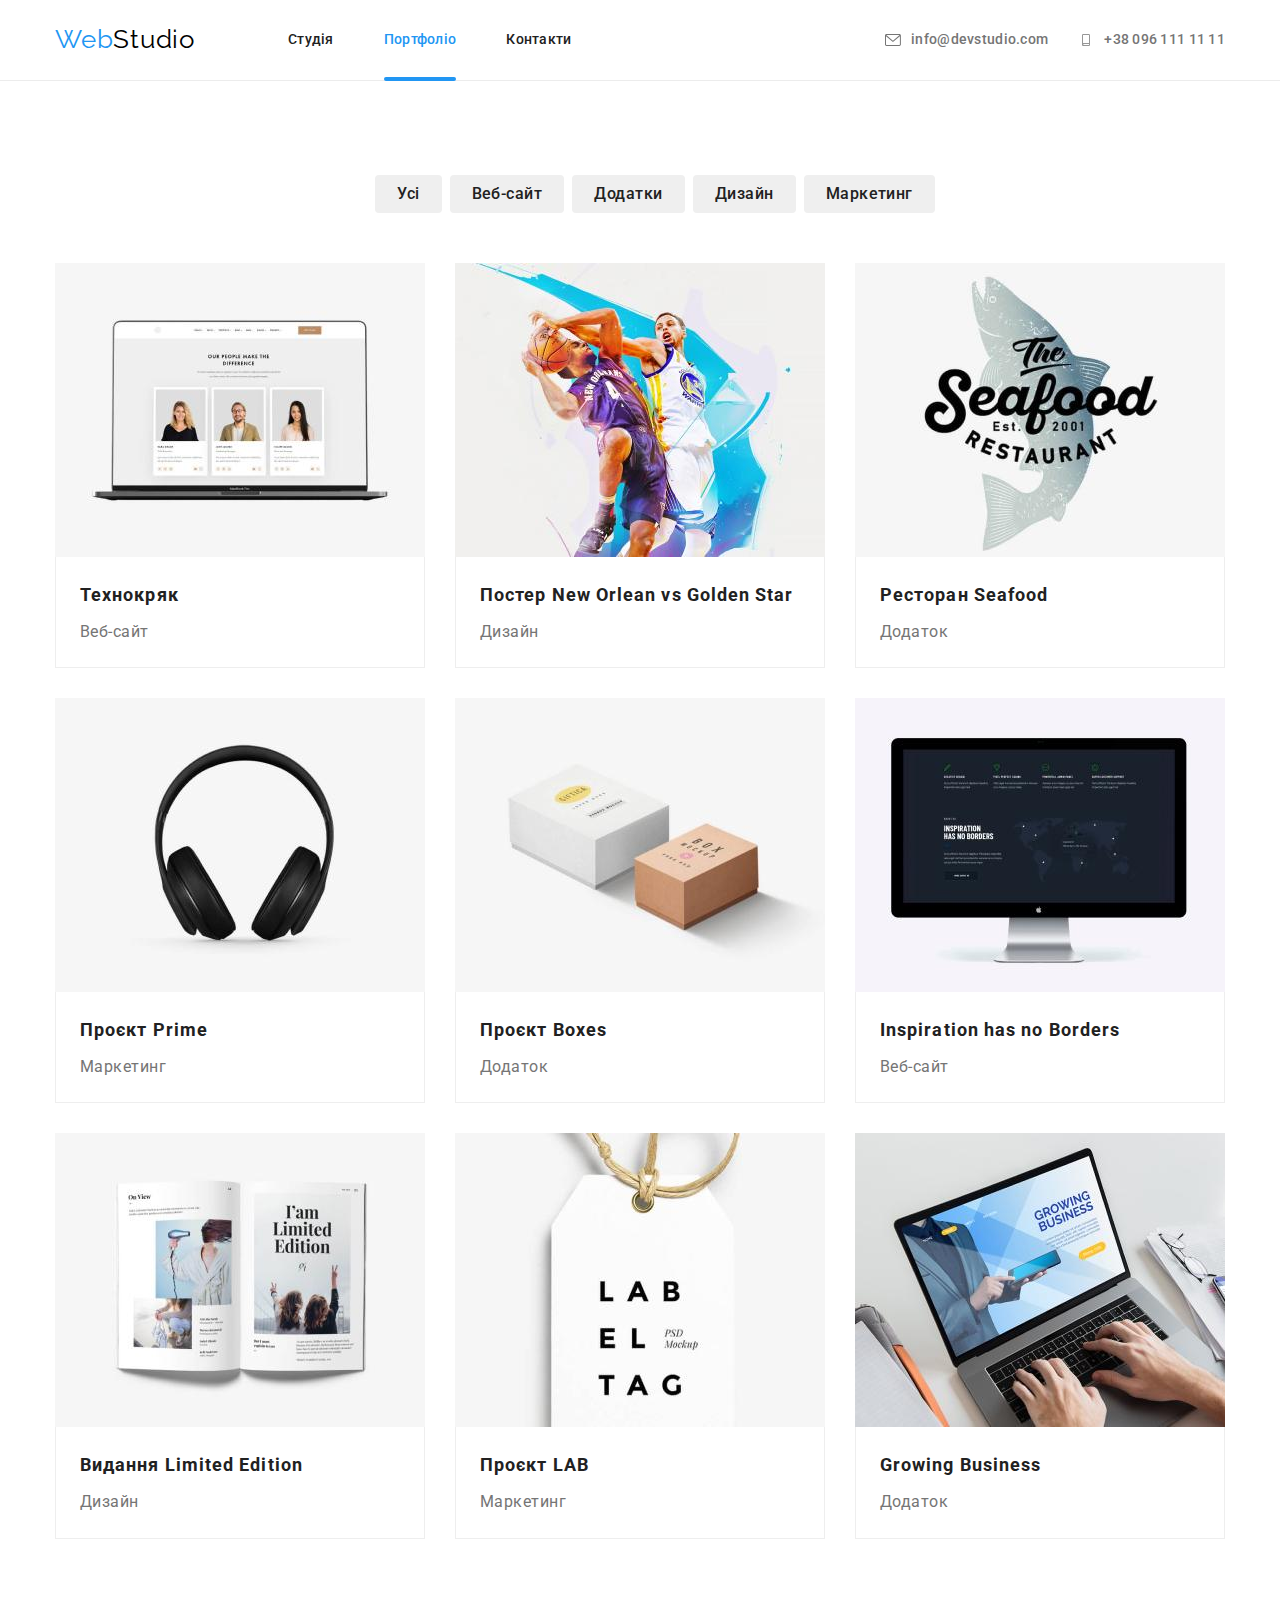
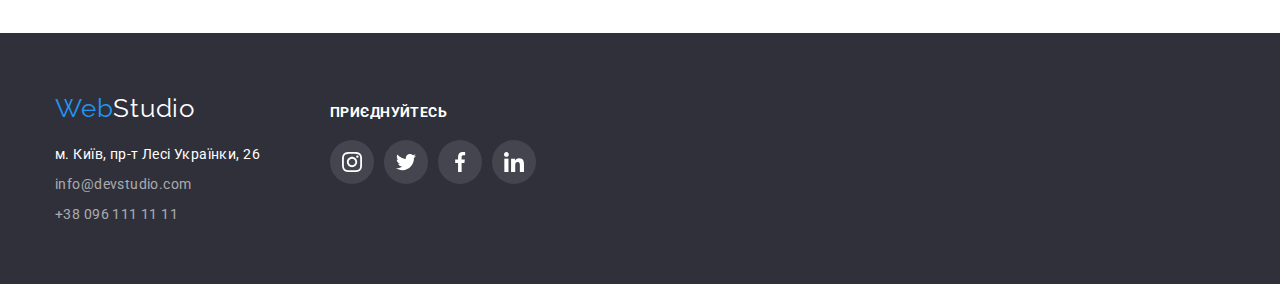
==== portfolio.html @ 176fe656 "update repository" ====
<!DOCTYPE html>
<html lang="en">
  <head>
    <meta charset="UTF-8" />
    <meta http-equiv="X-UA-Compatible" content="IE=edge" />
    <meta name="viewport" content="width=device-width, initial-scale=1.0" />
    <title>Document</title>
    <link
      href="https://fonts.googleapis.com/css2?family=Raleway:wght@700&family=Roboto:wght@400;500;700;900&display=swap"
      rel="stylesheet"
    />
    <link
      rel="stylesheet"
      href="https://cdn.jsdelivr.net/npm/modern-normalize@1.1.0/modern-normalize.min.css"
    />
    <link rel="stylesheet" href="./css/styles.css" />
  </head>
  <body>
    <!-- Шапка -->
    <header class="site-top underline">
      <div class="container flex">
        <a href="./portfolio.html" class="site-top-logo" lang="en"
          ><span class="site-top-name">Web</span>Studio</a
        >
        <nav class="main-nav">
          <ul class="site-top-dots">
            <li class="item">
              <a class="site-top-link" href="./index.html">Студія</a>
            </li>
            <li class="item">
              <a class="site-top-link current" href="./portfolio.html">Портфоліо</a>
            </li>
            <li class="item">
              <a class="site-top-link" href="/">Контакти</a>
            </li>
          </ul>
        </nav>
        <ul class="site-top-dots">
          <li class="item-adress">
            <a class="site-top-email" href="mailto:info@devstudio.com"
              ><svg class="nav-img" width="16" height="12">
                <use href="./img/sprite.svg#envelope"></use></svg
              >info@devstudio.com</a
            >
          </li>
          <li class="item">
            <a class="site-top-tel" href="tel:+380961111111"
              ><svg class="nav-img" width="16" height="12">
                <use href="./img/sprite.svg#smartphone"></use></svg
              >+38 096 111 11 11</a
            >
          </li>
        </ul>
      </div>
    </header>

    <!-- Портфоліо -->
    <main class="portfolio">
      <section class="section">
        <div class="container">
          <h1 class="visually-hidden">Що ми пропонуємо</h1>
          <ul class="portfolio-nav container">
            <li class="portfolio-nav-list">
              <button class="portfolio-bt" type="button" name="Усі">Усі</button>
            </li>
            <li class="portfolio-nav-list">
              <button class="portfolio-bt" type="button" name="Усі">Веб-сайт</button>
            </li>
            <li class="portfolio-nav-list">
              <button class="portfolio-bt" type="button" name="Усі">Додатки</button>
            </li>
            <li class="portfolio-nav-list">
              <button class="portfolio-bt" type="button" name="Усі">Дизайн</button>
            </li>
            <li class="portfolio-nav-list">
              <button class="portfolio-bt" type="button" name="Усі">Маркетинг</button>
            </li>
          </ul>
        </div>
        <ul class="portfolio-projects container card-set">
          <li class="portfolio-list">
            <div>
              <a class="portfolio-box" class="portfolio-list-block" href=""><img src="./img/portfolio1.jpg" alt="Технокряк" width="370" height="294" />
            </div>
              <div class="card-item">
                <h2 class="portfolio-picture">Технокряк</h2>
                <p class="portfolio-text">Веб-сайт</p>
              </div></a>
          </li>
          <li class="portfolio-list">
            <a class="portfolio-box" href=""><img
                src="./img/portfolio2.jpg"
                alt="Постер New Orlean vs Golden Star"
                width="370"
                height="294"
              />
              <div class="card-item">
                <h2 class="portfolio-picture">Постер New Orlean vs Golden Star</h2>
                <p class="portfolio-text">Дизайн</p>
              </div></a>
          </li>
          <li class="portfolio-list">
            <a class="portfolio-box" href=""><img src="./img/portfolio3.jpg" alt="Ресторан Seafood" width="370" height="294" />
              <div class="card-item">
                <h2 class="portfolio-picture">Ресторан Seafood</h2>
                <p class="portfolio-text">Додаток</p>
              </div></a>
          </li>
          <li class="portfolio-list">
            <a class="portfolio-box" href=""><img src="./img/portfolio4.jpg" alt="Проєкт Prime" width="370" height="294" />
              <div class="card-item">
                <h2 class="portfolio-picture">Проєкт Prime</h2>
                <p class="portfolio-text">Маркетинг</p>
              </div></a>
          </li>
          <li class="portfolio-list">
            <a class="portfolio-box" href=""><img src="./img/portfolio5.jpg" alt="Проєкт Boxes" width="370" height="294" />
              <div class="card-item">
                <h2 class="portfolio-picture">Проєкт Boxes</h2>
                <p class="portfolio-text">Додаток</p>
              </div></a>
          </li>
          <li class="portfolio-list">
            <a class="portfolio-box" href=""><img
                src="./img/portfolio6.jpg"
                alt="Inspiration has no Borders"
                width="370"
                height="294"
              />
              <div class="card-item">
                <h2 class="portfolio-picture">Inspiration has no Borders</h2>
                <p class="portfolio-text">Веб-сайт</p>
              </div></a>
          </li>
          <li class="portfolio-list">
            <a class="portfolio-box" href=""><img
                src="./img/portfolio7.jpg"
                alt="Видання Limited Edition"
                width="370"
                height="294"
              />
              <div class="card-item">
                <h2 class="portfolio-picture">Видання Limited Edition</h2>
                <p class="portfolio-text">Дизайн</p>
              </div></a>
          </li>
          <li class="portfolio-list">
            <a class="portfolio-box" href=""><img src="./img/portfolio8.jpg" alt="Проєкт LAB" width="370" height="294" />
              <div class="card-item">
                <h2 class="portfolio-picture">Проєкт LAB</h2>
                <p class="portfolio-text">Маркетинг</p>
              </div></a>
          </li>
          <li class="portfolio-list">
            <a class="portfolio-box" href=""><img src="./img/portfolio9.jpg" alt="Growing Business" width="370" height="294" />
              <div class="card-item">
                <h2 class="portfolio-picture">Growing Business</h2>
                <p class="portfolio-text">Додаток</p>
              </div></a>
          </li>
        </ul>
      </section>
    </main>

    <!-- Контакти -->
    <footer class="footr">
      <div class="container footer-box"">
        <div>
          <div class="footer-a">
            <a class="footr-logo" href="./portfolio.html"><span class="footr-name">Web</span>Studio</a>
          </div>
          <div class="footer-adres">
            <address>
              <ul class="footr-dots">
                <li class="footr-list">
                  <a class="footr-address" href="https://www.google.com/maps/preview"
                    >м. Київ, пр-т Лесі Українки, 26</a
                  >
                </li>
                <li class="footr-list">
                  <a class="footr-email" href="mailto:">info@devstudio.com</a>
                </li>
                <li class="footr-list">
                  <a class="footr-telefone" href="tel:+380961111111">+38 096 111 11 11</a>
                </li>
              </ul>
            </address>
          </div>
        </div>
        <div class="footer-links-box">
            <p class="footer-tittle">приєднуйтесь</p>
            <ul class="footer-list">
              <li>
                <a class="footer-link" href=""
                  ><svg class="footer-icon" width="20" height="20">
                    <use href="./img/sprite.svg#instagram"></use></svg
                ></a>
              </li>
              <li>
                <a class="footer-link" href=""
                  ><svg class="footer-icon" width="20" height="20">
                    <use href="./img/sprite.svg#twitter"></use></svg
                ></a>
              </li>
              <li>
                <a class="footer-link" href=""
                  ><svg class="footer-icon" width="20" height="20">
                    <use href="./img/sprite.svg#facebook"></use></svg
                ></a>
              </li>
              <li>
                <a class="footer-link" href=""
                  ><svg class="footer-icon" width="20" height="20">
                    <use href="./img/sprite.svg#linkedin"></use></svg
                ></a>
              </li>
            </ul>
        </div>
      </div>
    </footer>
  </body>
</html>
---- css/styles.css ----
:root {
  --white: #ffffff;
  --whitesmoke: #f5f5f5;
  --black: #000000;
  --black-footer: rgba(255, 255, 255, 0.6);
  --blue: #2196f3;
  --grey: #757575;
  --nero: #212121;
  --black-rock: #2f303a;
}

h1,
h2,
h3,
h4,
h5,
h6,
p,
ul
{
  list-style: none;
  padding: 0;
  margin: 0;
} 

.container {
    width: 1200px;
    padding-left: 15px;
    padding-right: 15px;
    margin-left: auto;
    margin-right: auto;
}

.flex {
  display: flex;
  align-items: center
}

.card-set {
  display: flex;
  flex-wrap: wrap;
  gap: 30px;
}

.hero {
  max-width: 1600px;
  height: 600px;
  margin: 0 auto;

  background-image:linear-gradient(to right, rgba(47, 48, 58, 0.4), rgba(47, 48, 58, 0.4)), url(../img/background/background-hero.jpg);
  background-repeat: no-repeat;
  background-position: center;
  background-size: cover;
}

.section {
  padding-top: 94px;
  padding-bottom: 94px;
}

.list {
  margin: 0;
  padding: 0;
  list-style: none;
}

.visually-hidden {
    position: absolute;
    width: 1px;
    height: 1px;
    margin: -1px;
    border: 0;
    padding: 0;

    white-space: nowrap;
    clip-path: inset(100%);
    clip: rect(0 0 0 0);
    overflow: hidden;
}

.underline {
  border-bottom: 1px solid #ECECEC;
}

/* Загальні правила проєкту */
body {
  font-family: Roboto, sans-serif;
  color: var(--nero);
  background-color: var(--white);
}

/* Заголовок */


.site-top-logo {
  color: var(--black);
  font-family: Raleway, sans-serif;
  text-decoration: none;
  line-height: 1.2;
  font-size: 26px;
  letter-spacing: 0.03em;

  padding-top: 24px;
  padding-bottom: 25px;
  margin-right: 93px;
  box-sizing: content-box;
}

.site-top-name {
  color: var(--blue);
}


.site-top-dots {
  display: flex;
  list-style: none;
  margin-left: auto;

  margin-top: 0;
  margin-bottom: 0;
}

.site-top-dots .item {
    margin-right: 50px;
}

.site-top-dots .item:last-child {
    margin-right: 0;
}

.site-top-dots .item-adress {
  margin-right: 30px;
}

.site-top-link {
  display: flex;
  color: var(--nero);
  font-weight: 500;
  text-decoration: none;
  line-height: 1.14;
  font-size: 14px;
  letter-spacing: 0.02em;

  padding-top: 32px;
  padding-bottom: 32px;
}

.site-top-link:hover,
.site-top-link:focus {
  color: var(--blue);
}

.site-top-link.current {
  color: var(--blue);
  position: relative;
}

.site-top-link.current::after {
  position: absolute;
  bottom: -1px;
  left: 0px;

  content: "";
  width: 100%;
  height: 4px;
  border-radius: 2px;
  background-color: var(--blue)
}

.item {
  position: relative;
}

.site-top-link:hover::after {
  position: absolute;
  bottom: -1px;
  left: 0px;
  
  content: "";
  width: 100%;
  height: 4px;
  border-radius: 2px;
  background-color: var(--blue)
}

.site-top-email,
.site-top-tel {
  display: flex;
  align-items: center;

  color: var(--grey);
  font-weight: 500;
  line-height: 1.14;
  text-decoration: none;
  font-size: 14px;
  letter-spacing: 0.02em;

  padding-top: 32px;
  padding-bottom: 32px;
}

.site-top-email:hover,
.site-top-email:focus,
.site-top-tel:hover,
.site-top-tel:focus {
  color: var(--blue);
}

.nav-img {
  fill: currentColor;
  margin-right: 10px;
}



/* Основная часть hero */

.hero {
  background-color: var(--black-rock);
  text-align: center;
  padding-top: 200px;
  padding-bottom: 200px;
}

.hero-text {
  font-weight: 900;
  line-height: 1.36;
  color: var(--white);
  font-size: 44px;
  text-align: center;
  letter-spacing: 0.06em;
  text-transform: uppercase;

  max-width: 696px;
  margin-left: auto;
  margin-right: auto;
  margin-bottom: 30px;
}

.hero-btn {
  font-family: inherit;
  color: var(--white);
  background-color: var(--blue);
  font-weight: 700;
  line-height: 1.88;
  font-size: 16px;
  letter-spacing: 0.06em;

  border: none;
  border-radius: 4px;
  padding: 10px 32px;
  box-shadow: 0px 4px 4px rgba(0, 0, 0, 0.15);
}

.hero-btn:hover,
.hero-btn:focus {
  cursor: pointer;
  background-color: #188CE8;
}

.spacials-dots {
  display: flex;
  gap: 30px;
}

.spacials-list {
  flex-basis: calc((100% - 30px * 3 ) / 4);
  width: 270px;
}

.spacial-item{
  display: flex;
  height: 120px;
  justify-content: center;
  align-items: center;
  margin-bottom: 30px;
  background-color: #F5F4FA;;
}

.spacials-tittle {
  color: var(--nero);
  font-size: 14px;
  line-height: 1.14;
  font-size: 14px;
  letter-spacing: 0.03em;
  text-transform: uppercase;

  padding: 0;
  margin-bottom: 10px;
}

.spacials-text {
  color: var(--grey);
  font-size: 14px;
  font-weight: 400;
  line-height: 1.71;
  font-size: 14px;
  letter-spacing: 0.03em;
}

.presentation {
  padding-top: 0;
}

.presentation-tittle,
.team-tittle,
.client-tittle {
  color: var(--nero);
  font-size: 36px;
  font-weight: 700;
  line-height: 1.17;
  text-align: center;
  letter-spacing: 0.03em;

  margin-bottom: 50px;
  justify-content: center;
}

.presentation-dots,
.team-dots {
  list-style: none;
  display: flex;
  gap: 30px;
  margin-top: 0;
  margin-bottom: 0;
  line-height: 0;
}

.presentation-list {
  flex-basis: calc(( 100% - 30px * 2) / 3);
}

.relative {
  position: relative;
  width: 370px;
}

.subtitle {
  position: absolute;
  width: 100%;
  background-color: rgba(47, 48, 58, 0.8);
  bottom: 0;

  font-size: 14px;
  font-weight: 700;
  line-height: 1.14;
  text-align: center;
  letter-spacing: 0.03em;
  text-transform: uppercase;
  color: #FFFFFF;

  padding-top: 27px;
  padding-bottom: 27px;
}

/* TEAM SECTION */

.team {
  background-color: #f5f4fa;
  padding-bottom: 94px;
}

.team-list {
  flex-basis: calc(( 100% - 30px * 3) / 4);
}

.team-area {
  background-color: var(--white);
  border-radius: 0 0 4px 4px;
}

.team-area-footer {
  padding-top: 30px;
  padding-bottom: 16px;
}

.team-dots {
  list-style: none;
}

.team-name {
  color: var(--nero);
  font-size: 16px;
  line-height: 1.19;
  letter-spacing: 0.03em;
  text-align: center;

  margin-bottom: 10px;
}

.team-job {
  color: var(--grey);
  line-height: 1.19;
  letter-spacing: 0.03em;
  text-align: center;
}

.list-link {
  display: flex;
  justify-content: center;
  padding-bottom: 30px;
  box-shadow: 0px 1px 3px rgba(0, 0, 0, 0.12), 0px 1px 1px rgba(0, 0, 0, 0.14), 0px 2px 1px rgba(0, 0, 0, 0.2);
  border-radius: 0px 0px 4px 4px;
  gap: 10px;
}

.social-link {
  display: flex;
  flex-direction: row;
  justify-content: center;
  align-items: center;
  width: 44px;
  height: 44px;
  border-radius: 50%;
  fill: #AFB1B8;
}

.social-link:hover,
.social-link:focus {
  background-color: var(--blue);
  outline: transparent;
}

.social-link:hover .social-icon,
.social-link:focus .social-icon {
  fill: var(--white);
}

/* Клієнти */

.client-tittle {
  margin-right: auto;
  margin-left: auto;
  margin-bottom: 50px;
}

.client-dots {
  display: flex;
  justify-content: center;
  gap: 30px;
}

.client-item {
  display: flex;
  height: 92px;
  width: 170px;
  border: 1px solid rgba(175, 177, 184, 1);
  border-radius: 4px;
  color: #AFB1B8;
}

.client-item:hover,
.client-item:focus {
  border-color: var(--blue);
  color: var(--blue);
  outline: transparent;
}

.client-icon {
  fill: currentColor;
}

/* Основная часть портфолио */
.portfolio {
  background-color: var(--white);
}

.portfolio-nav {
  display: flex;
  flex-direction: row;
  justify-content: center;

  list-style: none;
  margin-top: 0;
  margin-bottom: 50px;
  gap: 8px;
}

.portfolio-box {
  padding-bottom: 16px;
  margin-bottom: 34px;
}

.portfolio-bt {
  font-style: inherit;
  color: var(--nero);
  cursor: pointer;
  font-weight: 500;
  line-height: 1.63;
  letter-spacing: 0.03em;

  padding: 6px 22px;
  border: none;
  border-radius: 4px;
}


.portfolio-bt:hover,
.portfolio-bt:focus {
  color: var(--white);
  border: var(--blue);
  background-color: var(--blue);
}

.portfolio-projects {
  list-style: none;
  line-height: 0;
  margin-top: 0;
  margin-bottom: 0;
}

.portfolio-list {
  flex-basis: calc((100% - 30px * 2) / 3)
}

.portfolio-list:hover {
  box-shadow: 0px 1px 1px rgba(0, 0, 0, 0.12), 0px 4px 4px rgba(0, 0, 0, 0.06), 1px 4px 6px rgba(0, 0, 0, 0.16);
}

.portfolio-box {
  text-decoration: none;
}

.card-item {
  padding: 20px 24px;
  border-left: 1px solid #EEEEEE;
  border-right: 1px solid #EEEEEE;
  border-bottom: 1px solid #EEEEEE;
} 

.portfolio-picture {
  color: var(--nero);
  font-size: 18px;
  font-weight: 700;
  line-height: 2;
  letter-spacing: 0.06em;
  margin-bottom: 4px;
  margin-top: 0;
}

.portfolio-text {
  color: var(--grey);
  font-size: 16px;
  font-weight: 400;
  line-height: 1.88;
  letter-spacing: 0.03em;
  margin-bottom: 0;
  margin-top: 0;
}

/* Футтер нашого сайту */
.footr {
  background-color: var(--black-rock);

  display: flex;
  flex-direction: column;
  align-items: flex-start;
  padding-top: 60px;
  padding-bottom: 60px;
}

.footr-list {
  height: 21px;
}

.footr-list:not(:last-child) {
  margin-bottom: 9px;
}

.footer-a {
  margin-bottom: 20px;
}

.footr-logo {
  font-family: Raleway;
  font-size: 26px;
  color: var(--white);
  text-decoration: none;
  line-height: 1.19;
  letter-spacing: 0.03em;
}

.footr-name {
  color: var(--blue);
}

.footr-dots {
  text-decoration: none;
  list-style: none;

  display: flex;
  flex-direction: column;
  margin-top: 0;
  margin-bottom: 0;
}

.footr-address {
  list-style: none;
  font-weight: 400;
  font-size: 14px;
  line-height: 1.71;
  letter-spacing: 0.03em;
  font-style: normal;
  color: var(--white);
  text-decoration: none;
}

.footr-email {
  list-style: none;
  font-weight: 400;
  font-size: 14px;
  line-height: 1.71;
  letter-spacing: 0.03em;
  font-style: normal;
  color: var(--black-footer);
  text-decoration: none;
}

.footr-email:hover,
.footr-email:focus {
  color: var(--blue);
}

.footr-telefone {
  list-style: none;
  font-weight: 400;
  font-size: 14px;
  line-height: 1.71;
  letter-spacing: 0.03em;
  font-style: normal;
  color: var(--black-footer);
  text-decoration: none;
}

.footr-telefone:hover,
.footr-telefone:focus {
  color: var(--blue);
}

.footer-box {
  display: flex;
  align-items: baseline;
}

.footer-links-box {
  margin-left: 70px;
}

.footer-tittle {
  font-weight: 700;
  font-size: 14px;
  line-height: 1.14;
  letter-spacing: 0.03em;
  text-transform: uppercase;
  color: #FFFFFF;

  margin-bottom: 20px;
}

.footer-list {
  display: flex;
  gap: 10px;
}

.footer-link {
  display: flex;
  flex-direction: row;
  justify-content: center;
  align-items: center;
  width: 44px;
  height: 44px;
  border-radius: 50%;
  fill: var(--white);
  background-color: rgba(255, 255, 255, 0.1);;
}

.footer-link:hover,
.footer-link:focus {
  background-color: var(--blue);
  outline: transparent;
}

.footer-link:hover .footer-icon,
.footer-link:focus .footer-icon {
  fill: var(--white);
}
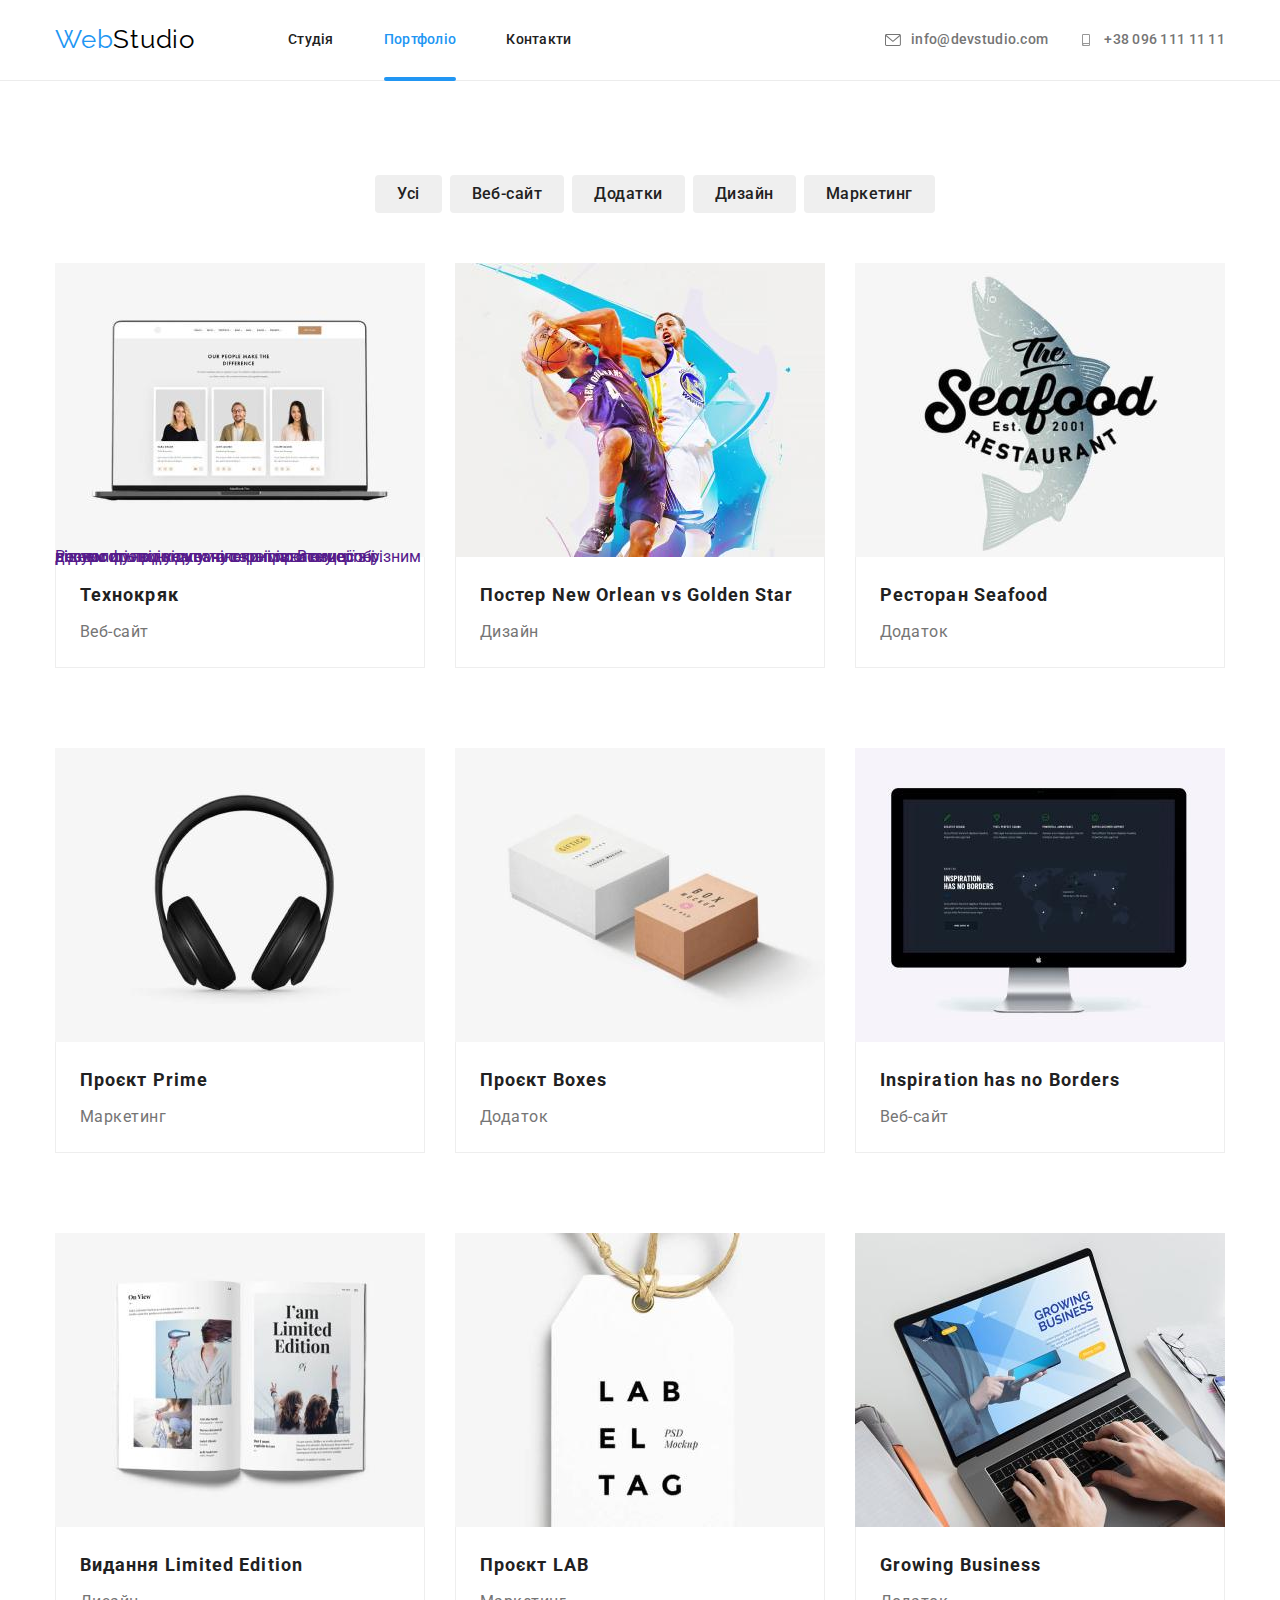
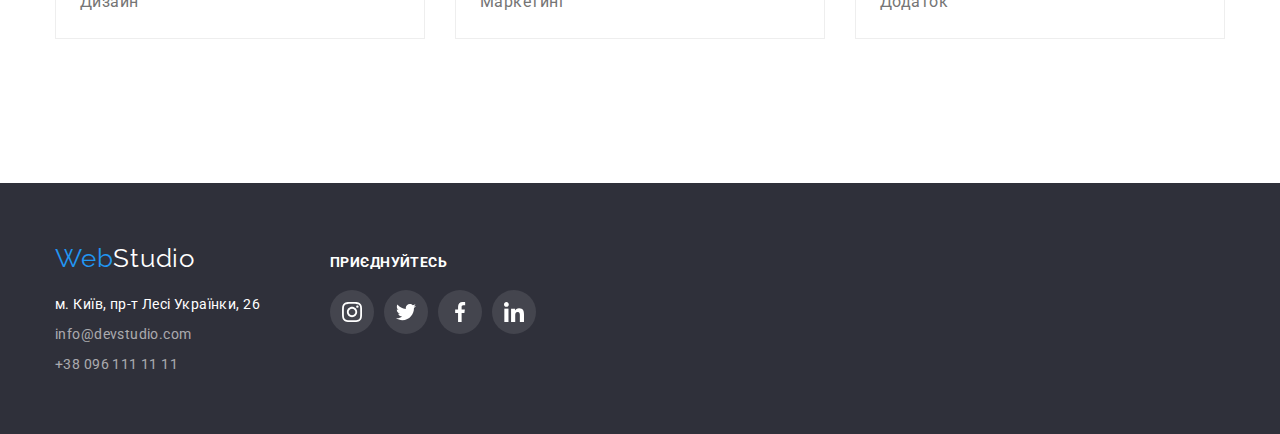
==== commit a5be80e0: "work stopes on section with overlay" ====
--- a/portfolio.html
+++ b/portfolio.html
@@ -79,13 +79,16 @@
         </div>
         <ul class="portfolio-projects container card-set">
           <li class="portfolio-list">
-            <div>
+            <div class="overlay-wrapper">
               <a class="portfolio-box" class="portfolio-list-block" href=""><img src="./img/portfolio1.jpg" alt="Технокряк" width="370" height="294" />
+              <div class="ovarlay">
+                <p class="overlay-text">Ресурс пропонує комплексні пропозиції з різним рівнем функціоналу та сервісів. Все це дозволить відвідувачу отримати вичерпні відомості про компанію чи приватну особу.</p>
+              </div>
+            <div class="card-item">
+              <h2 class="portfolio-picture">Технокряк</h2>
+              <p class="portfolio-text">Веб-сайт</p>
+            </div></a>
             </div>
-              <div class="card-item">
-                <h2 class="portfolio-picture">Технокряк</h2>
-                <p class="portfolio-text">Веб-сайт</p>
-              </div></a>
           </li>
           <li class="portfolio-list">
             <a class="portfolio-box" href=""><img
--- a/css/styles.css
+++ b/css/styles.css
@@ -476,11 +476,6 @@
   gap: 8px;
 }
 
-.portfolio-box {
-  padding-bottom: 16px;
-  margin-bottom: 34px;
-}
-
 .portfolio-bt {
   font-style: inherit;
   color: var(--nero);
@@ -494,7 +489,6 @@
   border-radius: 4px;
 }
 
-
 .portfolio-bt:hover,
 .portfolio-bt:focus {
   color: var(--white);
@@ -510,7 +504,7 @@
 }
 
 .portfolio-list {
-  flex-basis: calc((100% - 30px * 2) / 3)
+  flex-basis: calc((100% - 30px * 2) / 3);
 }
 
 .portfolio-list:hover {
@@ -519,6 +513,23 @@
 
 .portfolio-box {
   text-decoration: none;
+  padding-bottom: 16px;
+  margin-bottom: 34px;
+  display: block;
+}
+
+.overlay-wrapper {
+  position: relative;
+}
+
+.overlay {
+  position: absolute;
+  width: 100%;
+  height: 100%;
+  top: 0;
+  left: 0;
+  background-color: #212121;
+  transform: translateY(100%);
 }
 
 .card-item {
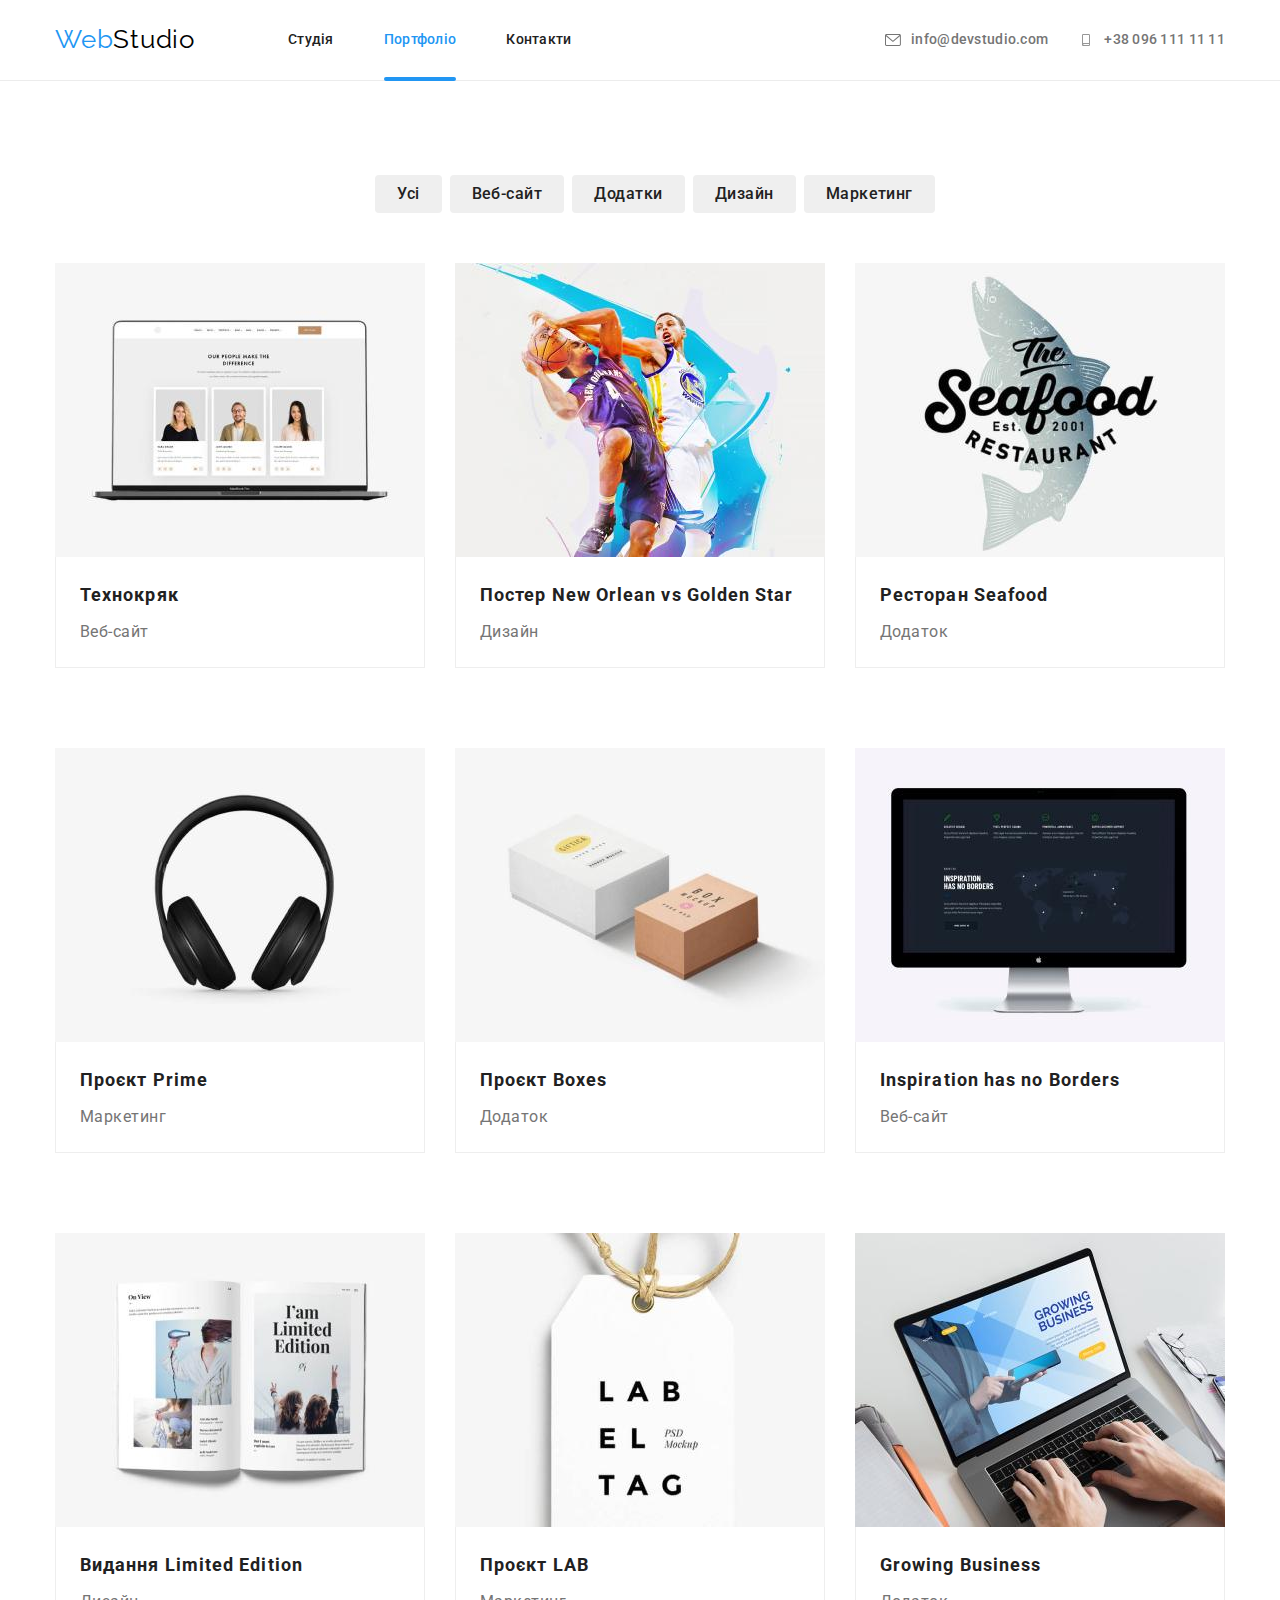
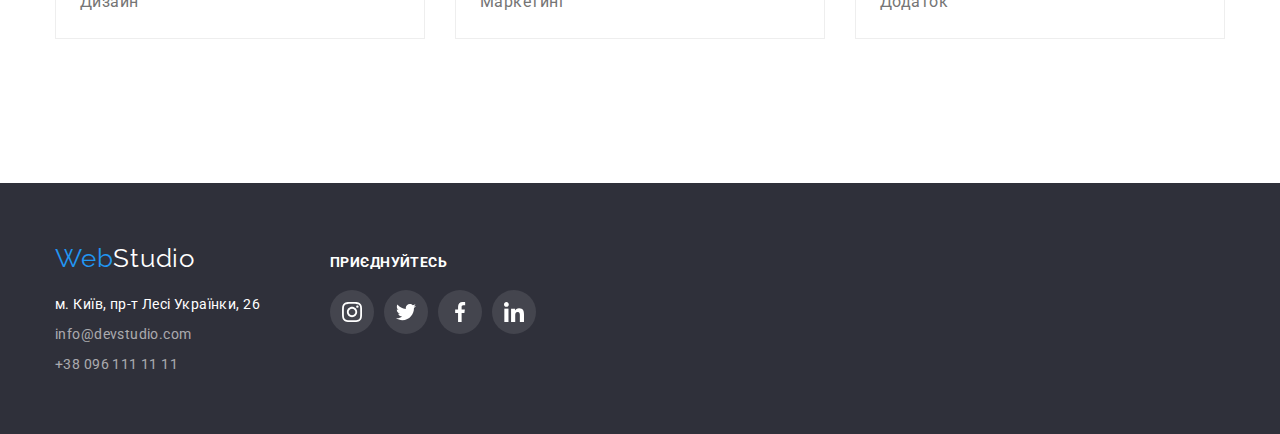
==== commit dd522d44: "reload portfolio.html" ====
--- a/portfolio.html
+++ b/portfolio.html
@@ -79,16 +79,11 @@
         </div>
         <ul class="portfolio-projects container card-set">
           <li class="portfolio-list">
-            <div class="overlay-wrapper">
-              <a class="portfolio-box" class="portfolio-list-block" href=""><img src="./img/portfolio1.jpg" alt="Технокряк" width="370" height="294" />
-              <div class="ovarlay">
-                <p class="overlay-text">Ресурс пропонує комплексні пропозиції з різним рівнем функціоналу та сервісів. Все це дозволить відвідувачу отримати вичерпні відомості про компанію чи приватну особу.</p>
-              </div>
-            <div class="card-item">
-              <h2 class="portfolio-picture">Технокряк</h2>
-              <p class="portfolio-text">Веб-сайт</p>
-            </div></a>
-            </div>
+            <a class="portfolio-box" class="portfolio-list-block" href=""><img src="./img/portfolio1.jpg" alt="Технокряк" width="370" height="294" />
+              <div class="card-item">
+                <h2 class="portfolio-picture">Технокряк</h2>
+                <p class="portfolio-text">Веб-сайт</p>
+              </div></a>
           </li>
           <li class="portfolio-list">
             <a class="portfolio-box" href=""><img
--- a/css/styles.css
+++ b/css/styles.css
@@ -516,21 +516,11 @@
   padding-bottom: 16px;
   margin-bottom: 34px;
   display: block;
-}
-
-.overlay-wrapper {
-  position: relative;
-}
-
-.overlay {
-  position: absolute;
-  width: 100%;
-  height: 100%;
-  top: 0;
-  left: 0;
-  background-color: #212121;
-  transform: translateY(100%);
-}
+
+
+}
+
+
 
 .card-item {
   padding: 20px 24px;
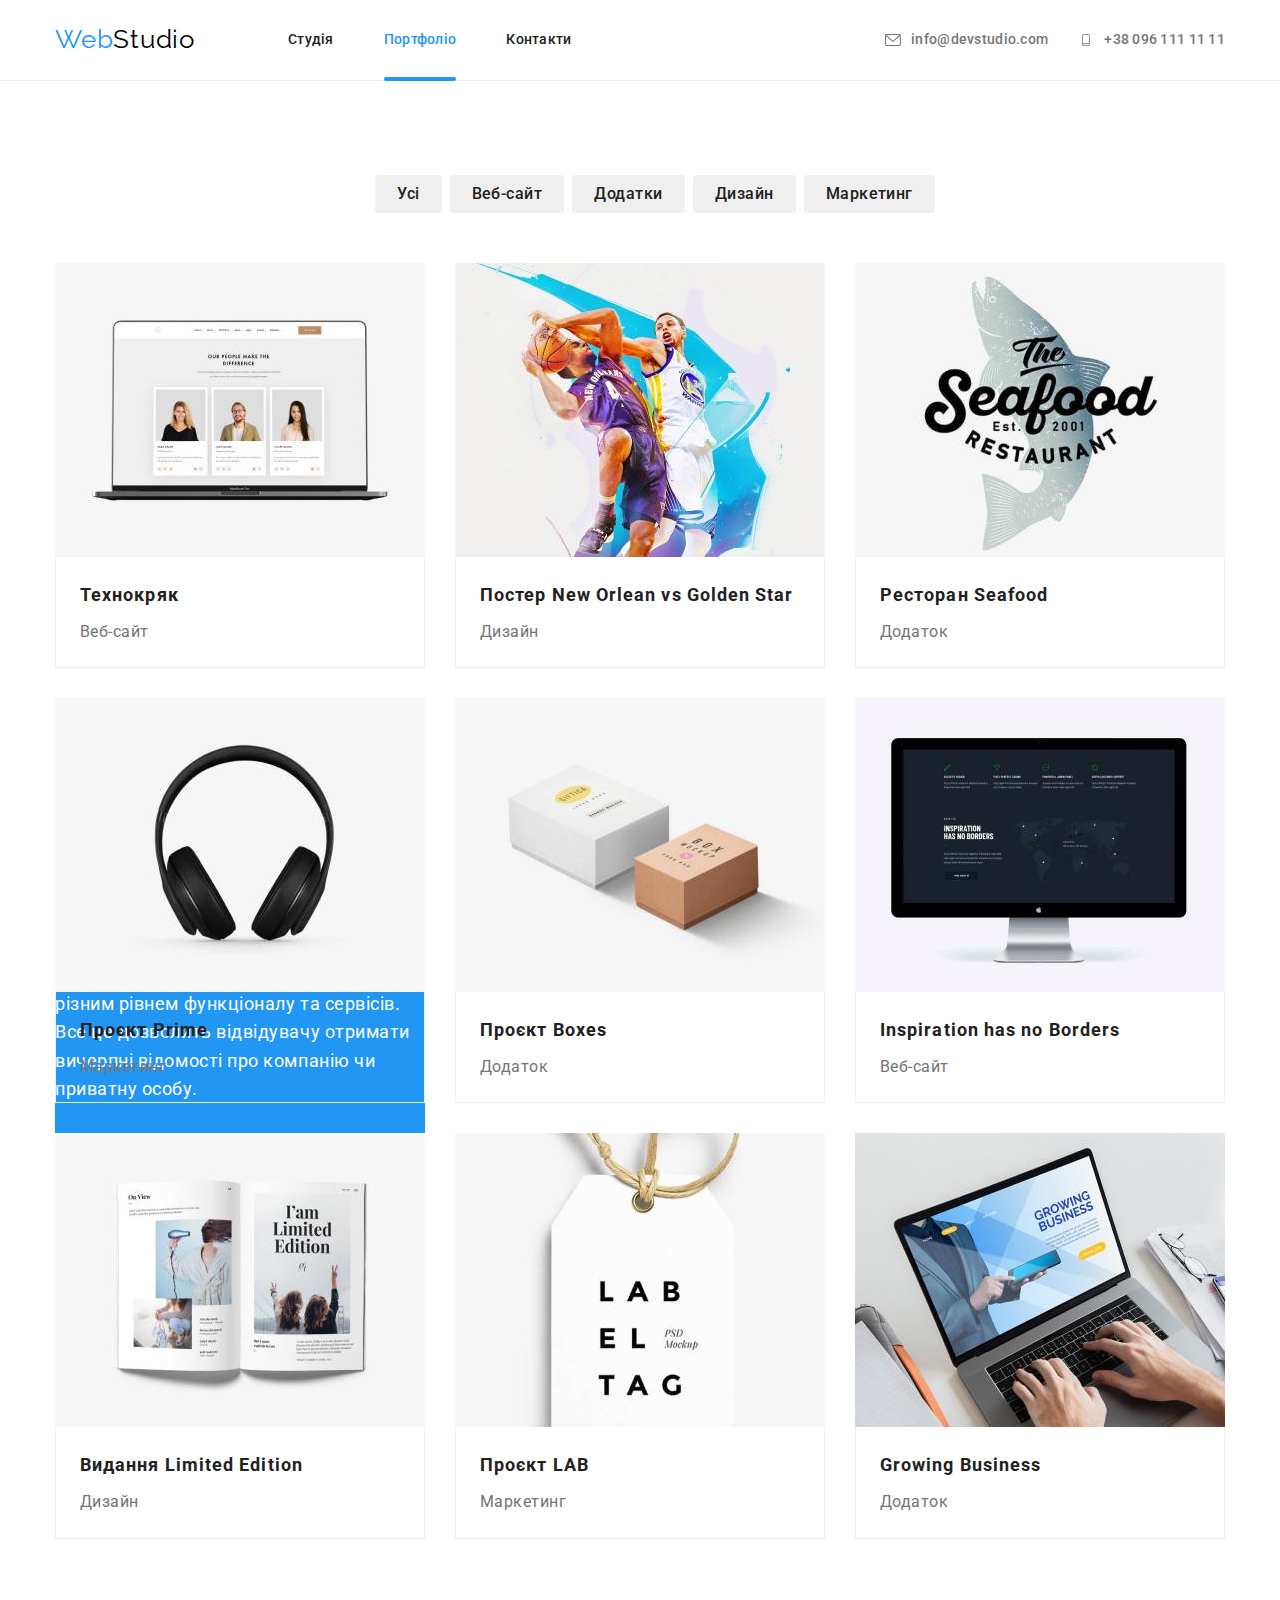
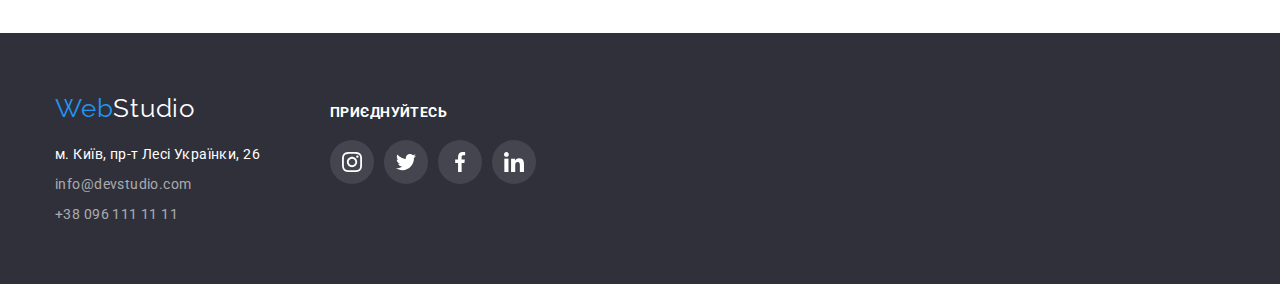
==== commit 33eaf97b: "overlaying..." ====
--- a/portfolio.html
+++ b/portfolio.html
@@ -80,10 +80,13 @@
         <ul class="portfolio-projects container card-set">
           <li class="portfolio-list">
             <a class="portfolio-box" class="portfolio-list-block" href=""><img src="./img/portfolio1.jpg" alt="Технокряк" width="370" height="294" />
-              <div class="card-item">
-                <h2 class="portfolio-picture">Технокряк</h2>
-                <p class="portfolio-text">Веб-сайт</p>
-              </div></a>
+            <div class="overlay">
+              <p class="overlay-text">Ресурс пропонує комплексні пропозиції з різним рівнем функціоналу та сервісів. Все це дозволить відвідувачу отримати вичерпні відомості про компанію чи приватну особу.</p>
+            </div>
+            <div class="card-item">
+              <h2 class="portfolio-picture">Технокряк</h2>
+              <p class="portfolio-text">Веб-сайт</p>
+            </div></a>
           </li>
           <li class="portfolio-list">
             <a class="portfolio-box" href=""><img
--- a/css/styles.css
+++ b/css/styles.css
@@ -505,6 +505,8 @@
 
 .portfolio-list {
   flex-basis: calc((100% - 30px * 2) / 3);
+  position: relative;
+  
 }
 
 .portfolio-list:hover {
@@ -515,12 +517,20 @@
   text-decoration: none;
   padding-bottom: 16px;
   margin-bottom: 34px;
-  display: block;
-
-
-}
-
-
+}
+
+.overlay-text {
+  position: absolute;
+  width: 100%;
+  height: 100%;
+  transform: translateY(100%);
+
+  font-size: 18px;
+  line-height: 1.56;
+  letter-spacing: 0.03em;
+  color: var(--white);
+  background-color: var(--blue);
+}
 
 .card-item {
   padding: 20px 24px;
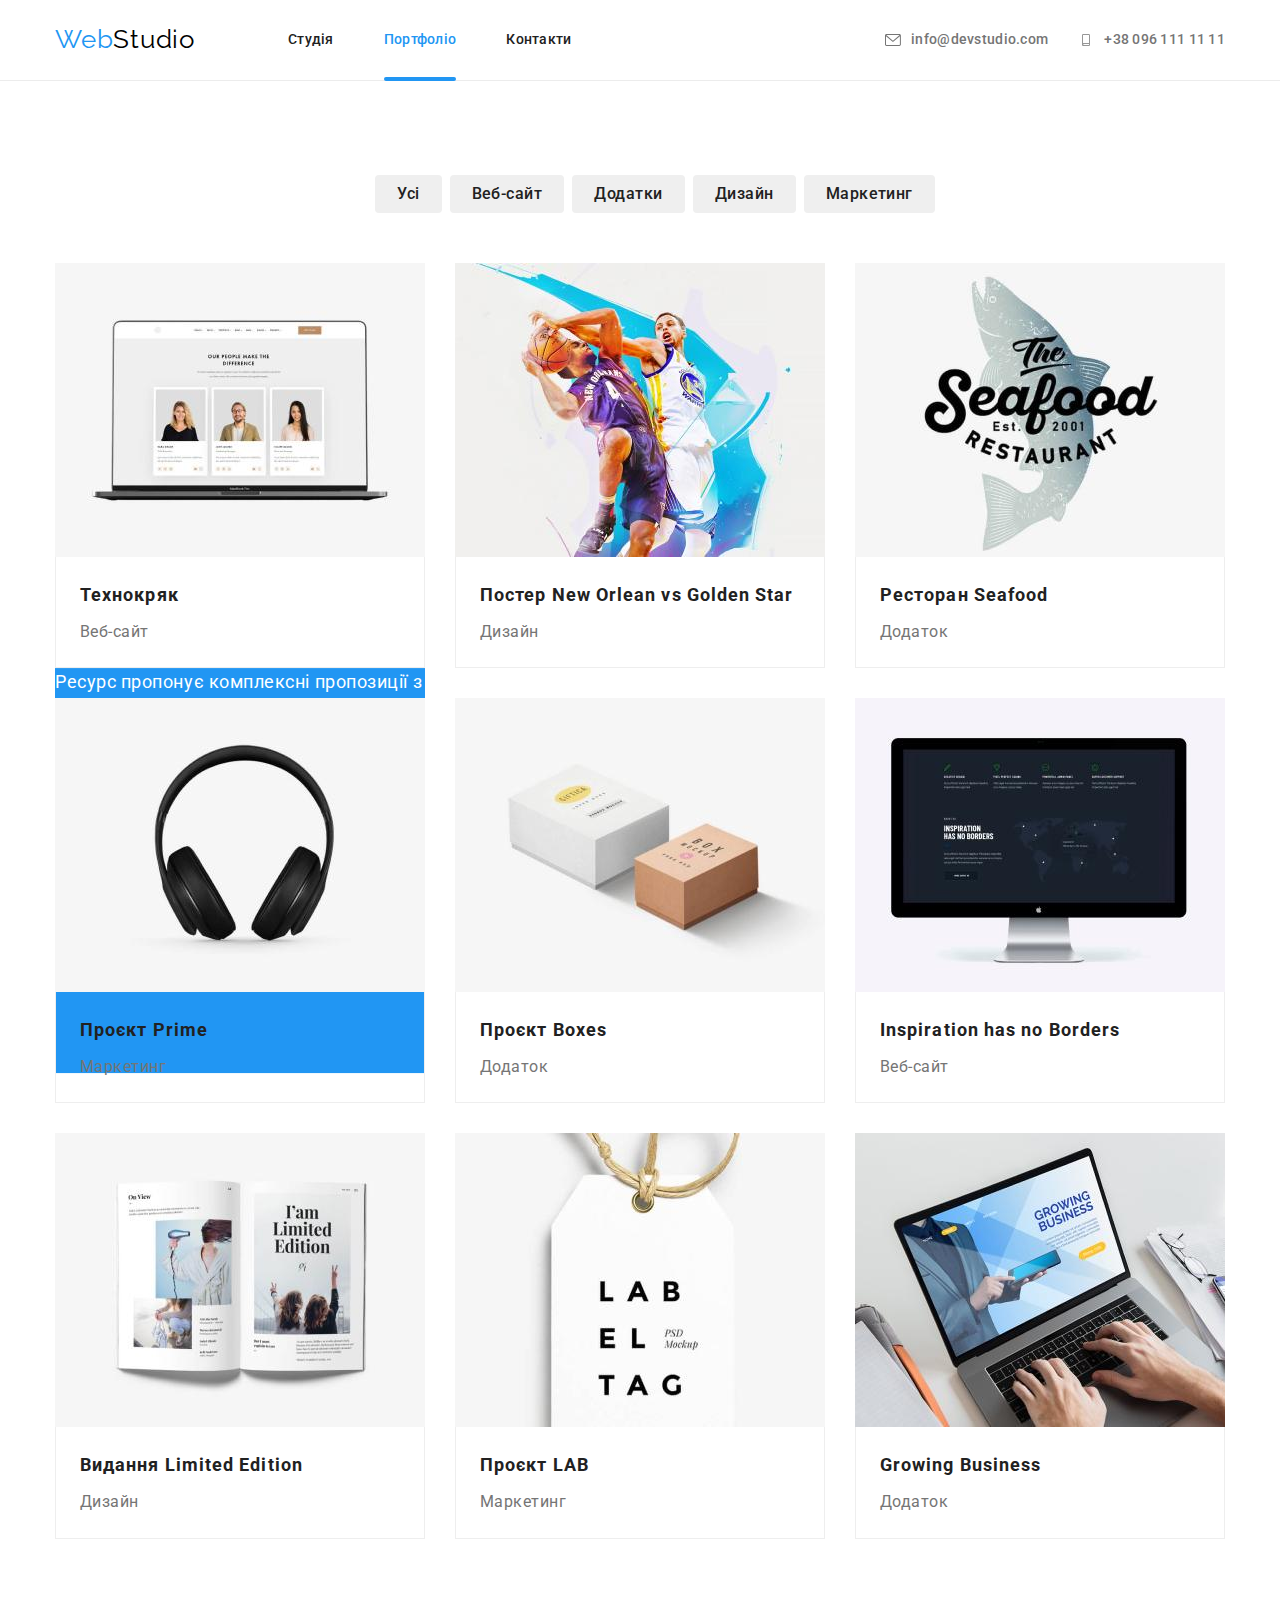
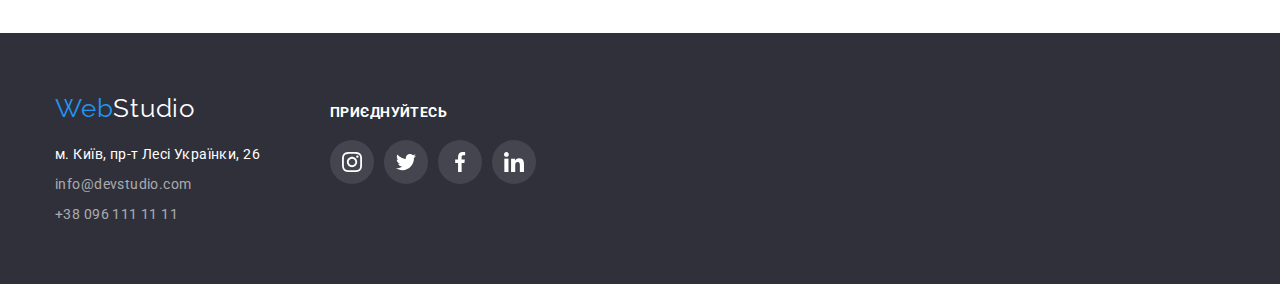
==== commit 060fdb53: "update overlay" ====
--- a/portfolio.html
+++ b/portfolio.html
@@ -80,9 +80,7 @@
         <ul class="portfolio-projects container card-set">
           <li class="portfolio-list">
             <a class="portfolio-box" class="portfolio-list-block" href=""><img src="./img/portfolio1.jpg" alt="Технокряк" width="370" height="294" />
-            <div class="overlay">
               <p class="overlay-text">Ресурс пропонує комплексні пропозиції з різним рівнем функціоналу та сервісів. Все це дозволить відвідувачу отримати вичерпні відомості про компанію чи приватну особу.</p>
-            </div>
             <div class="card-item">
               <h2 class="portfolio-picture">Технокряк</h2>
               <p class="portfolio-text">Веб-сайт</p>
--- a/css/styles.css
+++ b/css/styles.css
@@ -521,6 +521,8 @@
 
 .overlay-text {
   position: absolute;
+  bottom: 0;
+  left: 0;
   width: 100%;
   height: 100%;
   transform: translateY(100%);
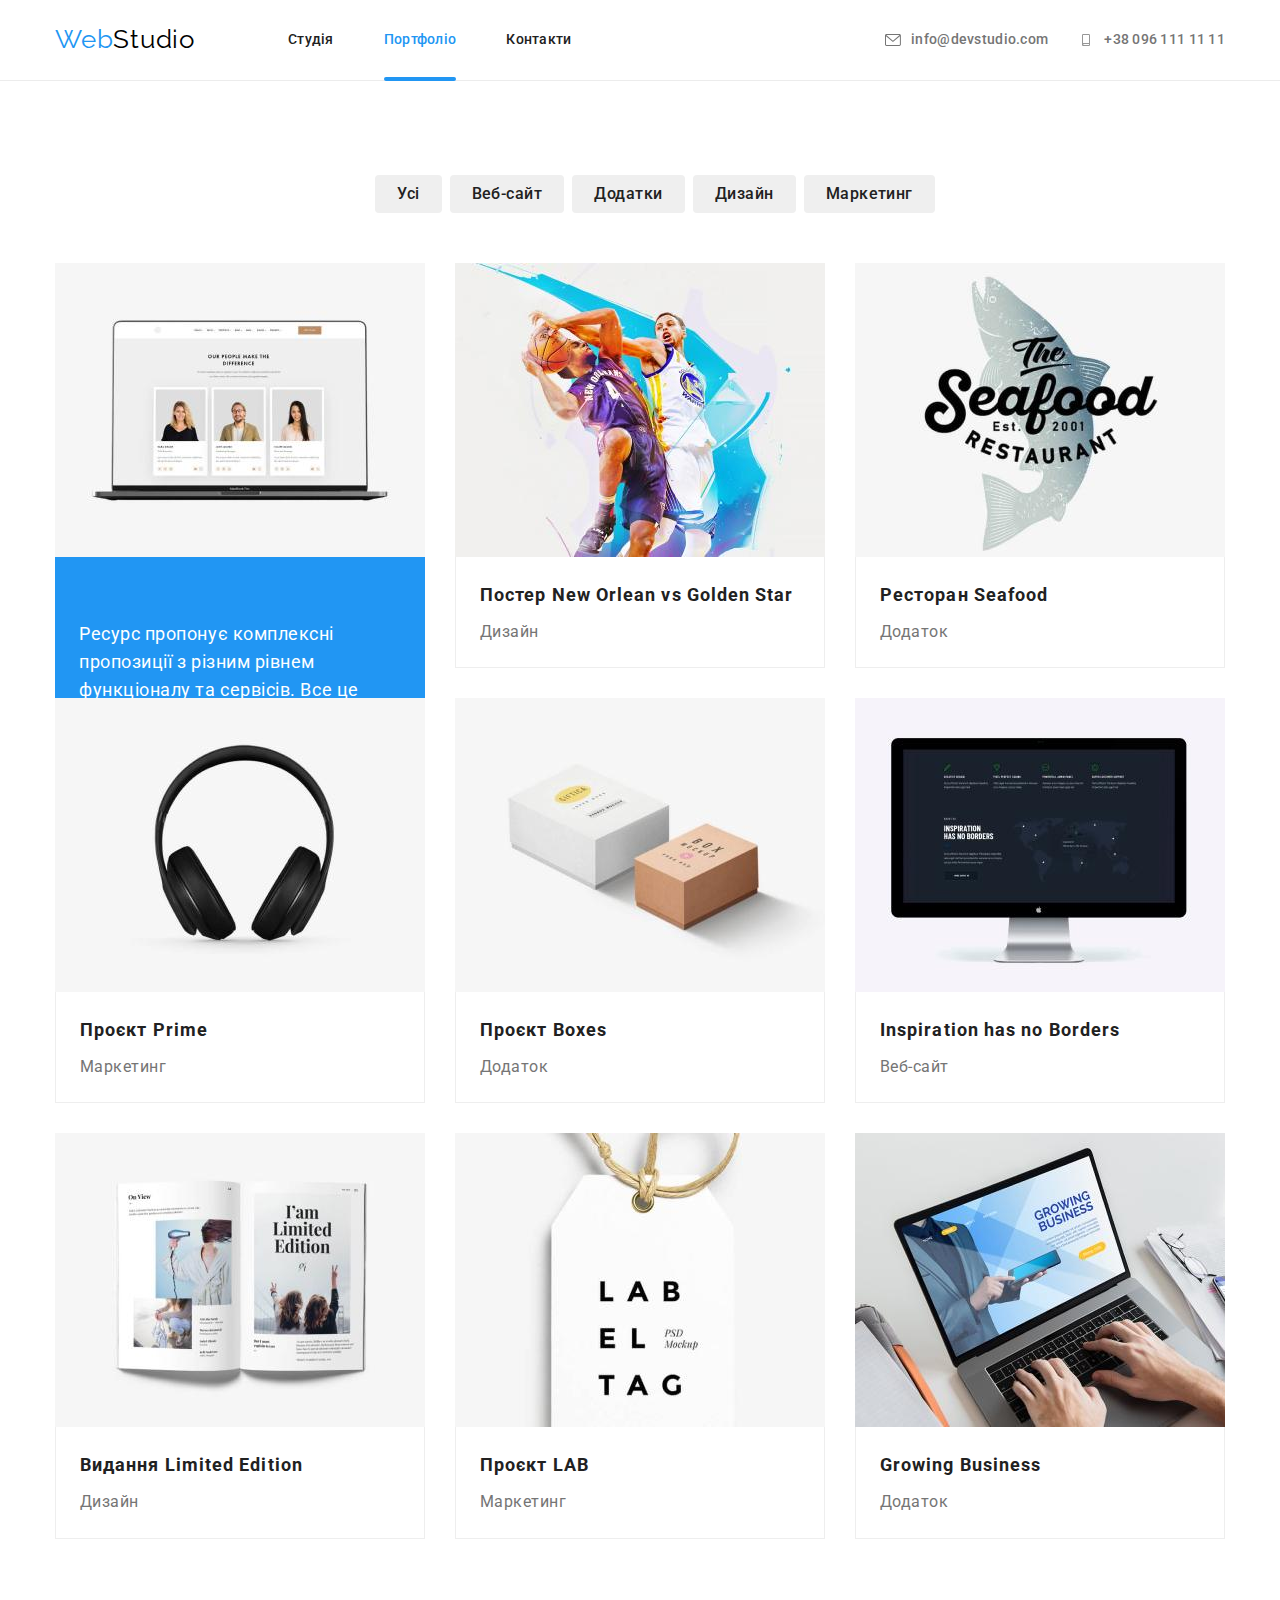
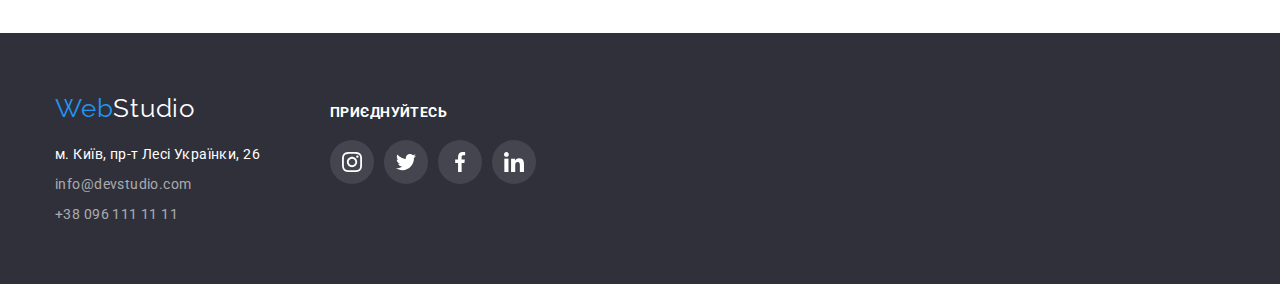
==== commit 30696bc6: "update overlay" ====
--- a/portfolio.html
+++ b/portfolio.html
@@ -79,12 +79,18 @@
         </div>
         <ul class="portfolio-projects container card-set">
           <li class="portfolio-list">
-            <a class="portfolio-box" class="portfolio-list-block" href=""><img src="./img/portfolio1.jpg" alt="Технокряк" width="370" height="294" />
-              <p class="overlay-text">Ресурс пропонує комплексні пропозиції з різним рівнем функціоналу та сервісів. Все це дозволить відвідувачу отримати вичерпні відомості про компанію чи приватну особу.</p>
-            <div class="card-item">
-              <h2 class="portfolio-picture">Технокряк</h2>
-              <p class="portfolio-text">Веб-сайт</p>
-            </div></a>
+            <a class="portfolio-box" href="">
+              <div class="overlay-wrapper">
+                <img src="./img/portfolio1.jpg" alt="Технокряк" width="370" height="294" />
+                <div class="overlay">
+                  <p class="overlay-text">Ресурс пропонує комплексні пропозиції з різним рівнем функціоналу та сервісів. Все це дозволить відвідувачу отримати вичерпні відомості про компанію чи приватну особу.</p>
+                </div>
+              </div>
+              <div class="card-item">
+                <h2 class="portfolio-picture">Технокряк</h2>
+                <p class="portfolio-text">Веб-сайт</p>
+              </div>
+            </a>
           </li>
           <li class="portfolio-list">
             <a class="portfolio-box" href=""><img
--- a/css/styles.css
+++ b/css/styles.css
@@ -506,7 +506,6 @@
 .portfolio-list {
   flex-basis: calc((100% - 30px * 2) / 3);
   position: relative;
-  
 }
 
 .portfolio-list:hover {
@@ -519,19 +518,35 @@
   margin-bottom: 34px;
 }
 
-.overlay-text {
+.overlay-wrapper {
+  position: relative;
+  /* overflow: hidden; */
+}
+
+.overlay {
   position: absolute;
-  bottom: 0;
+  top: 0;
   left: 0;
   width: 100%;
   height: 100%;
+
   transform: translateY(100%);
-
+  transition: transform 250ms cubic-bezier(0.4, 0, 0.2, 1);
+}
+
+.overlay-text {
   font-size: 18px;
   line-height: 1.56;
   letter-spacing: 0.03em;
   color: var(--white);
   background-color: var(--blue);
+  
+  padding: 63px 24px;
+}
+
+.portfolio-box:hover .overlay,
+.portfolio-box:focus .overlay {
+  transform: translateY(0);
 }
 
 .card-item {
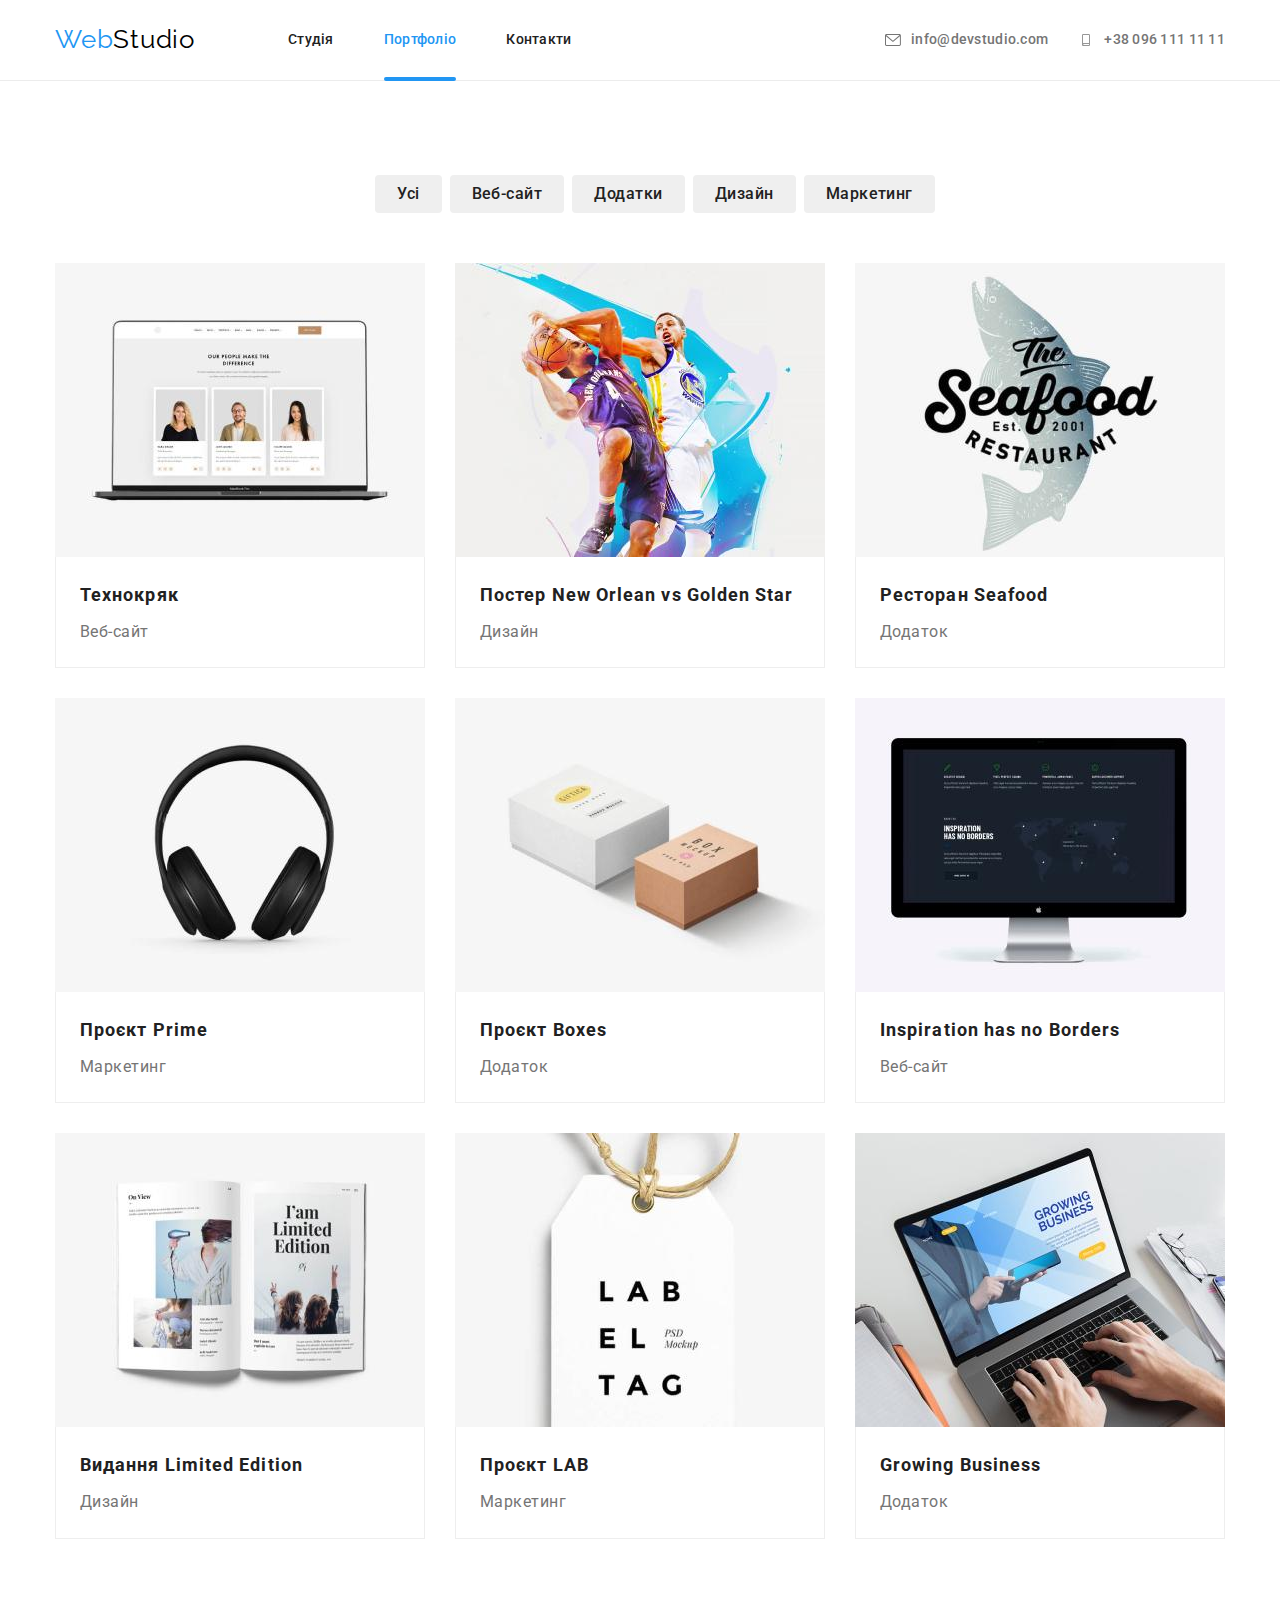
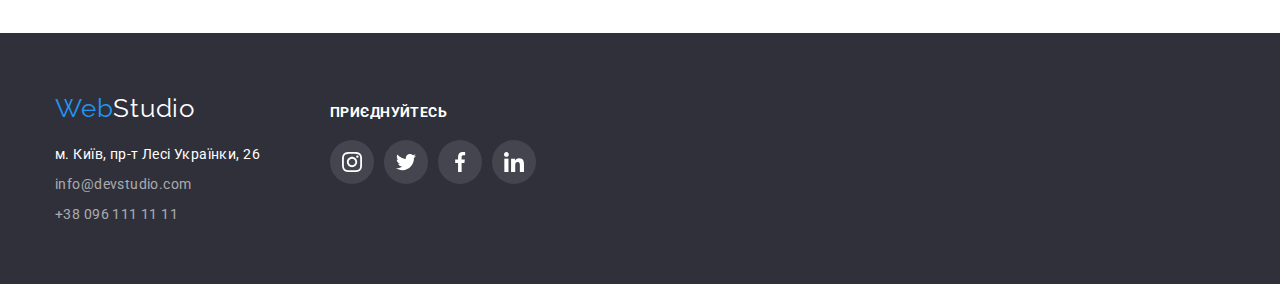
==== commit aa1ab490: "update overlay" ====
--- a/portfolio.html
+++ b/portfolio.html
@@ -93,75 +93,116 @@
             </a>
           </li>
           <li class="portfolio-list">
-            <a class="portfolio-box" href=""><img
-                src="./img/portfolio2.jpg"
-                alt="Постер New Orlean vs Golden Star"
-                width="370"
-                height="294"
-              />
+            <a class="portfolio-box" href="">
+              <div class="overlay-wrapper">
+                <img src="./img/portfolio2.jpg" alt="Постер New Orlean vs Golden Star" width="370" height="294" />
+                <div class="overlay">
+                  <p class="overlay-text">Ресурс пропонує комплексні пропозиції з різним рівнем функціоналу та сервісів. Все це дозволить відвідувачу отримати вичерпні відомості про компанію чи приватну особу.</p>
+                </div>
+              </div>
               <div class="card-item">
                 <h2 class="portfolio-picture">Постер New Orlean vs Golden Star</h2>
                 <p class="portfolio-text">Дизайн</p>
-              </div></a>
-          </li>
-          <li class="portfolio-list">
-            <a class="portfolio-box" href=""><img src="./img/portfolio3.jpg" alt="Ресторан Seafood" width="370" height="294" />
+              </div>
+            </a>
+          </li>
+          <li class="portfolio-list">
+            <a class="portfolio-box" href="">
+              <div class="overlay-wrapper">
+                <img src="./img/portfolio3.jpg" alt="Ресторан Seafood" width="370" height="294" />
+                <div class="overlay">
+                  <p class="overlay-text">Ресурс пропонує комплексні пропозиції з різним рівнем функціоналу та сервісів. Все це дозволить відвідувачу отримати вичерпні відомості про компанію чи приватну особу.</p>
+                </div>
+              </div>
               <div class="card-item">
                 <h2 class="portfolio-picture">Ресторан Seafood</h2>
                 <p class="portfolio-text">Додаток</p>
-              </div></a>
-          </li>
-          <li class="portfolio-list">
-            <a class="portfolio-box" href=""><img src="./img/portfolio4.jpg" alt="Проєкт Prime" width="370" height="294" />
+              </div>
+            </a>
+          </li>
+          <li class="portfolio-list">
+            <a class="portfolio-box" href="">
+              <div class="overlay-wrapper">
+                <img src="./img/portfolio4.jpg" alt="Проєкт Prime" width="370" height="294" />
+                <div class="overlay">
+                  <p class="overlay-text">Ресурс пропонує комплексні пропозиції з різним рівнем функціоналу та сервісів. Все це дозволить відвідувачу отримати вичерпні відомості про компанію чи приватну особу.</p>
+                </div>
+              </div>
               <div class="card-item">
                 <h2 class="portfolio-picture">Проєкт Prime</h2>
                 <p class="portfolio-text">Маркетинг</p>
-              </div></a>
-          </li>
-          <li class="portfolio-list">
-            <a class="portfolio-box" href=""><img src="./img/portfolio5.jpg" alt="Проєкт Boxes" width="370" height="294" />
+              </div>
+            </a>
+          </li>
+          <li class="portfolio-list">
+            <a class="portfolio-box" href="">
+              <div class="overlay-wrapper">
+                <img src="./img/portfolio5.jpg" alt="Проєкт Boxes" width="370" height="294" />
+                <div class="overlay">
+                  <p class="overlay-text">Ресурс пропонує комплексні пропозиції з різним рівнем функціоналу та сервісів. Все це дозволить відвідувачу отримати вичерпні відомості про компанію чи приватну особу.</p>
+                </div>
+              </div>
               <div class="card-item">
                 <h2 class="portfolio-picture">Проєкт Boxes</h2>
                 <p class="portfolio-text">Додаток</p>
-              </div></a>
-          </li>
-          <li class="portfolio-list">
-            <a class="portfolio-box" href=""><img
-                src="./img/portfolio6.jpg"
-                alt="Inspiration has no Borders"
-                width="370"
-                height="294"
-              />
+              </div>
+            </a>
+          </li>
+          <li class="portfolio-list">
+            <a class="portfolio-box" href="">
+              <div class="overlay-wrapper">
+                <img src="./img/portfolio6.jpg" alt="Inspiration has no Borders" width="370" height="294" />
+                <div class="overlay">
+                  <p class="overlay-text">Ресурс пропонує комплексні пропозиції з різним рівнем функціоналу та сервісів. Все це дозволить відвідувачу отримати вичерпні відомості про компанію чи приватну особу.</p>
+                </div>
+              </div>
               <div class="card-item">
                 <h2 class="portfolio-picture">Inspiration has no Borders</h2>
                 <p class="portfolio-text">Веб-сайт</p>
-              </div></a>
-          </li>
-          <li class="portfolio-list">
-            <a class="portfolio-box" href=""><img
-                src="./img/portfolio7.jpg"
-                alt="Видання Limited Edition"
-                width="370"
-                height="294"
-              />
+              </div>
+            </a>
+          </li>
+          <li class="portfolio-list">
+            <a class="portfolio-box" href="">
+              <div class="overlay-wrapper">
+                <img src="./img/portfolio7.jpg" alt="Видання Limited Edition" width="370" height="294" />
+                <div class="overlay">
+                  <p class="overlay-text">Ресурс пропонує комплексні пропозиції з різним рівнем функціоналу та сервісів. Все це дозволить відвідувачу отримати вичерпні відомості про компанію чи приватну особу.</p>
+                </div>
+              </div>
               <div class="card-item">
                 <h2 class="portfolio-picture">Видання Limited Edition</h2>
                 <p class="portfolio-text">Дизайн</p>
-              </div></a>
-          </li>
-          <li class="portfolio-list">
-            <a class="portfolio-box" href=""><img src="./img/portfolio8.jpg" alt="Проєкт LAB" width="370" height="294" />
+              </div>
+            </a>
+          </li>
+          <li class="portfolio-list">
+            <a class="portfolio-box" href="">
+              <div class="overlay-wrapper">
+                <img src="./img/portfolio8.jpg" alt="Проєкт LAB" width="370" height="294" />
+                <div class="overlay">
+                  <p class="overlay-text">Ресурс пропонує комплексні пропозиції з різним рівнем функціоналу та сервісів. Все це дозволить відвідувачу отримати вичерпні відомості про компанію чи приватну особу.</p>
+                </div>
+              </div>
               <div class="card-item">
                 <h2 class="portfolio-picture">Проєкт LAB</h2>
                 <p class="portfolio-text">Маркетинг</p>
-              </div></a>
-          </li>
-          <li class="portfolio-list">
-            <a class="portfolio-box" href=""><img src="./img/portfolio9.jpg" alt="Growing Business" width="370" height="294" />
+              </div>
+            </a>
+          </li>
+          <li class="portfolio-list">
+            <a class="portfolio-box" href="">
+              <div class="overlay-wrapper">
+                <img src="./img/portfolio9.jpg" alt="Growing Business" width="370" height="294" />
+                <div class="overlay">
+                  <p class="overlay-text">Ресурс пропонує комплексні пропозиції з різним рівнем функціоналу та сервісів. Все це дозволить відвідувачу отримати вичерпні відомості про компанію чи приватну особу.</p>
+                </div>
+              </div>
               <div class="card-item">
                 <h2 class="portfolio-picture">Growing Business</h2>
                 <p class="portfolio-text">Додаток</p>
-              </div></a>
+              </div>
+            </a>
           </li>
         </ul>
       </section>
--- a/css/styles.css
+++ b/css/styles.css
@@ -520,7 +520,7 @@
 
 .overlay-wrapper {
   position: relative;
-  /* overflow: hidden; */
+  overflow: hidden;
 }
 
 .overlay {
